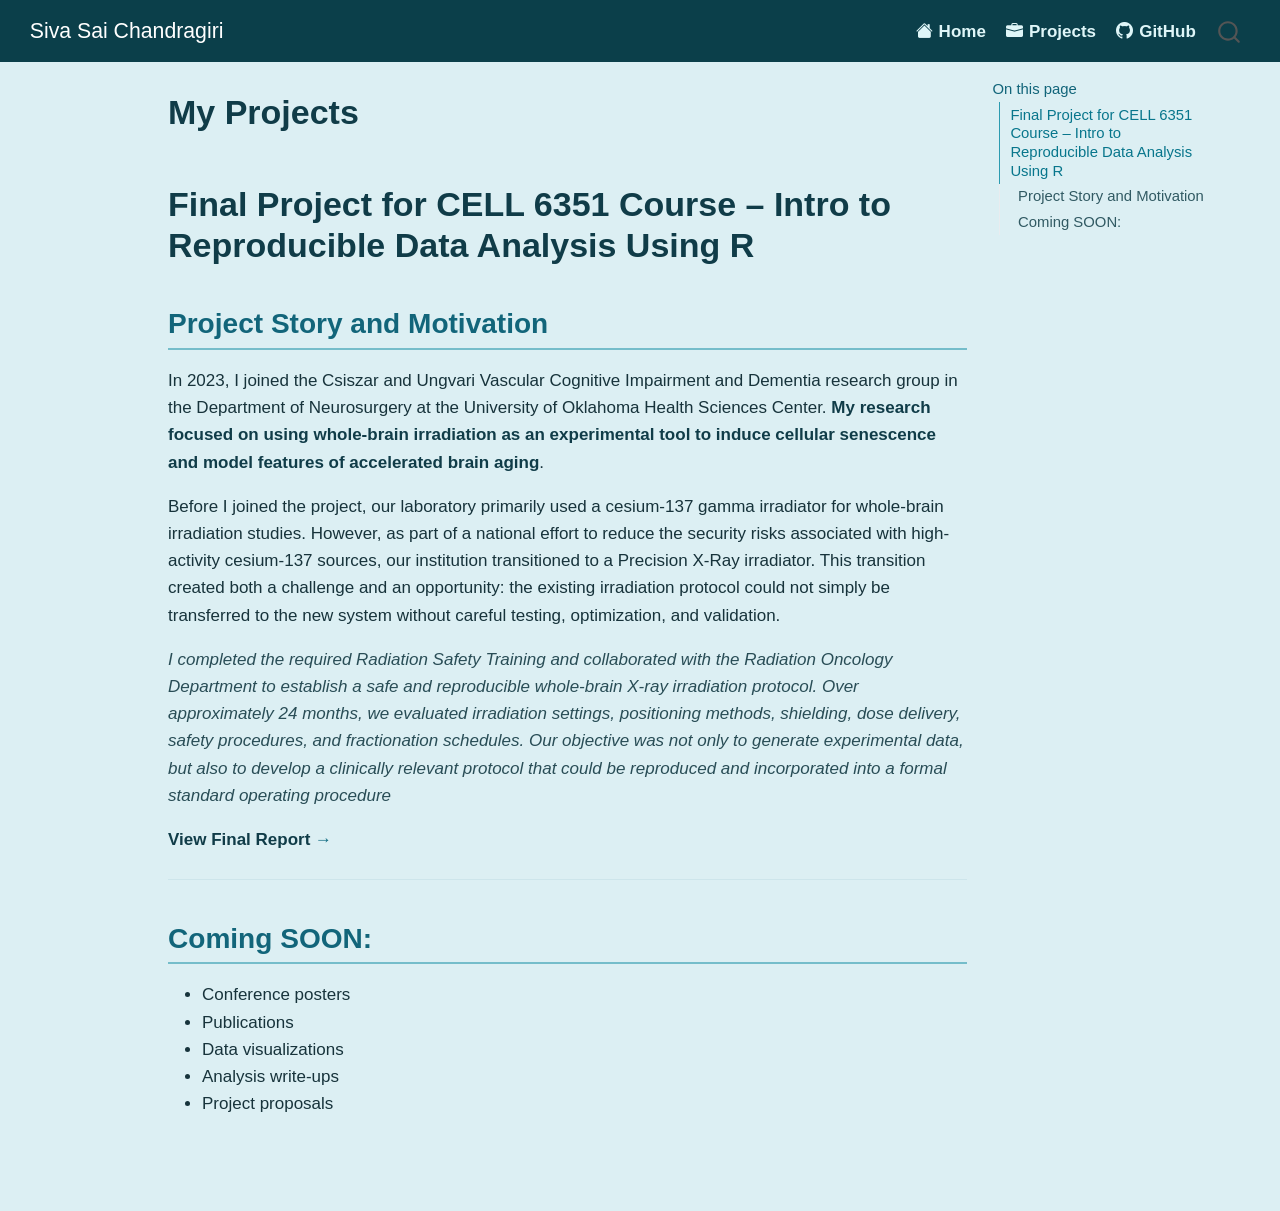
==== docs/projects.html @ 5f19c428 "." ====
<!DOCTYPE html>
<html xmlns="http://www.w3.org/1999/xhtml" lang="en" xml:lang="en"><head>

<meta charset="utf-8">
<meta name="generator" content="quarto-1.9.38">

<meta name="viewport" content="width=device-width, initial-scale=1.0, user-scalable=yes">


<title>My Projects – Siva Sai Chandragiri</title>
<style>
/* Default styles provided by pandoc.
** See https://pandoc.org/MANUAL.html#variables-for-html for config info.
*/
code{white-space: pre-wrap;}
span.smallcaps{font-variant: small-caps;}
div.columns{display: flex; gap: min(4vw, 1.5em);}
div.column{flex: auto; overflow-x: auto;}
div.hanging-indent{margin-left: 1.5em; text-indent: -1.5em;}
ul.task-list{list-style: none;}
ul.task-list li input[type="checkbox"] {
  width: 0.8em;
  margin: 0 0.8em 0.2em -1em; /* quarto-specific, see https://github.com/quarto-dev/quarto-cli/issues/4556 */ 
  vertical-align: middle;
}
</style>


<script src="site_libs/quarto-nav/quarto-nav.js"></script>
<script src="site_libs/quarto-nav/headroom.min.js"></script>
<script src="site_libs/clipboard/clipboard.min.js"></script>
<script src="site_libs/quarto-search/autocomplete.umd.js"></script>
<script src="site_libs/quarto-search/fuse.min.js"></script>
<script src="site_libs/quarto-search/quarto-search.js"></script>
<meta name="quarto:offset" content="./">
<script src="site_libs/quarto-html/quarto.js" type="module"></script>
<script src="site_libs/quarto-html/tabsets/tabsets.js" type="module"></script>
<script src="site_libs/quarto-html/popper.min.js"></script>
<script src="site_libs/quarto-html/tippy.umd.min.js"></script>
<script src="site_libs/quarto-html/anchor.min.js"></script>
<link href="site_libs/quarto-html/tippy.css" rel="stylesheet">
<link href="site_libs/quarto-html/quarto-syntax-highlighting-15634bcf2e68342d4ad2dfa704d543f6.css" rel="stylesheet" id="quarto-text-highlighting-styles">
<script src="site_libs/bootstrap/bootstrap.min.js"></script>
<link href="site_libs/bootstrap/bootstrap-icons.css" rel="stylesheet">
<link href="site_libs/bootstrap/bootstrap-1de071e047e49cd083ceb1b25ae4a66d.min.css" rel="stylesheet" append-hash="true" id="quarto-bootstrap" data-mode="light">
<script id="quarto-search-options" type="application/json">{
  "location": "navbar",
  "copy-button": false,
  "collapse-after": 3,
  "panel-placement": "end",
  "type": "overlay",
  "limit": 50,
  "keyboard-shortcut": [
    "f",
    "/",
    "s"
  ],
  "show-item-context": false,
  "language": {
    "search-no-results-text": "No results",
    "search-matching-documents-text": "matching documents",
    "search-copy-link-title": "Copy link to search",
    "search-hide-matches-text": "Hide additional matches",
    "search-more-match-text": "more match in this document",
    "search-more-matches-text": "more matches in this document",
    "search-clear-button-title": "Clear",
    "search-text-placeholder": "",
    "search-detached-cancel-button-title": "Cancel",
    "search-submit-button-title": "Submit",
    "search-label": "Search"
  }
}</script>


<link rel="stylesheet" href="styles.css">
</head>

<body class="nav-fixed quarto-light">

<div id="quarto-search-results"></div>
  <header id="quarto-header" class="headroom fixed-top">
    <nav class="navbar navbar-expand-lg " data-bs-theme="dark">
      <div class="navbar-container container-fluid">
      <div class="navbar-brand-container mx-auto">
    <a class="navbar-brand" href="./index.html">
    <span class="navbar-title">Siva Sai Chandragiri</span>
    </a>
  </div>
            <div id="quarto-search" class="" title="Search"></div>
          <button class="navbar-toggler" type="button" data-bs-toggle="collapse" data-bs-target="#navbarCollapse" aria-controls="navbarCollapse" role="menu" aria-expanded="false" aria-label="Toggle navigation" onclick="if (window.quartoToggleHeadroom) { window.quartoToggleHeadroom(); }">
  <span class="navbar-toggler-icon"></span>
</button>
          <div class="collapse navbar-collapse" id="navbarCollapse">
            <ul class="navbar-nav navbar-nav-scroll ms-auto">
  <li class="nav-item">
    <a class="nav-link" href="./index.html"> <i class="bi bi-house-fill" role="img">
</i> 
<span class="menu-text">Home</span></a>
  </li>  
  <li class="nav-item">
    <a class="nav-link active" href="./projects.html" aria-current="page"> <i class="bi bi-briefcase-fill" role="img">
</i> 
<span class="menu-text">Projects</span></a>
  </li>  
  <li class="nav-item">
    <a class="nav-link" href="https://github.com"> <i class="bi bi-github" role="img">
</i> 
<span class="menu-text">GitHub</span></a>
  </li>  
</ul>
          </div> <!-- /navcollapse -->
            <div class="quarto-navbar-tools">
</div>
      </div> <!-- /container-fluid -->
    </nav>
</header>
<!-- content -->
<div id="quarto-content" class="quarto-container page-columns page-rows-contents page-layout-article page-navbar">
<!-- sidebar -->
<!-- margin-sidebar -->
    <div id="quarto-margin-sidebar" class="sidebar margin-sidebar">
        <nav id="TOC" role="doc-toc" class="toc-active">
    <h2 id="toc-title">On this page</h2>
   
  <ul>
  <li><a href="#final-project-for-cell-6351-course-intro-to-reproducible-data-analysis-using-r" id="toc-final-project-for-cell-6351-course-intro-to-reproducible-data-analysis-using-r" class="nav-link active" data-scroll-target="#final-project-for-cell-6351-course-intro-to-reproducible-data-analysis-using-r">Final Project for CELL 6351 Course – Intro to Reproducible Data Analysis Using R</a>
  <ul class="collapse">
  <li><a href="#project-story-and-motivation" id="toc-project-story-and-motivation" class="nav-link" data-scroll-target="#project-story-and-motivation">Project Story and Motivation</a></li>
  <li><a href="#coming-soon" id="toc-coming-soon" class="nav-link" data-scroll-target="#coming-soon">Coming SOON:</a></li>
  </ul></li>
  </ul>
</nav>
    </div>
<!-- main -->
<main class="content" id="quarto-document-content">

<header id="title-block-header" class="quarto-title-block default">
<div class="quarto-title">
<h1 class="title">My Projects</h1>
</div>



<div class="quarto-title-meta">

    
  
    
  </div>
  


</header>


<section id="final-project-for-cell-6351-course-intro-to-reproducible-data-analysis-using-r" class="level1">
<h1>Final Project for CELL 6351 Course – Intro to Reproducible Data Analysis Using R</h1>
<section id="project-story-and-motivation" class="level2">
<h2 class="anchored" data-anchor-id="project-story-and-motivation">Project Story and Motivation</h2>
<p>In 2023, I joined the Csiszar and Ungvari Vascular Cognitive Impairment and Dementia research group in the Department of Neurosurgery at the University of Oklahoma Health Sciences Center. <strong>My research focused on using whole-brain irradiation as an experimental tool to induce cellular senescence and model features of accelerated brain aging</strong>.</p>
<p>Before I joined the project, our laboratory primarily used a cesium-137 gamma irradiator for whole-brain irradiation studies. However, as part of a national effort to reduce the security risks associated with high-activity cesium-137 sources, our institution transitioned to a Precision X-Ray irradiator. This transition created both a challenge and an opportunity: the existing irradiation protocol could not simply be transferred to the new system without careful testing, optimization, and validation.</p>
<p><em>I completed the required Radiation Safety Training and collaborated with the Radiation Oncology Department to establish a safe and reproducible whole-brain X-ray irradiation protocol. Over approximately 24 months, we evaluated irradiation settings, positioning methods, shielding, dose delivery, safety procedures, and fractionation schedules. Our objective was not only to generate experimental data, but also to develop a clinically relevant protocol that could be reproduced and incorporated into a formal standard operating procedure</em></p>
<p><a href="##projects/final-report.qmd"><strong>View Final Report</strong> →</a></p>
<hr>
</section>
<section id="coming-soon" class="level2">
<h2 class="anchored" data-anchor-id="coming-soon">Coming SOON:</h2>
<ul>
<li>Conference posters</li>
<li>Publications</li>
<li>Data visualizations</li>
<li>Analysis write-ups</li>
<li>Project proposals</li>
</ul>


</section>
</section>

</main> <!-- /main -->
<script id="quarto-html-after-body" type="application/javascript">
  window.document.addEventListener("DOMContentLoaded", function (event) {
    const icon = "";
    const anchorJS = new window.AnchorJS();
    anchorJS.options = {
      placement: 'right',
      icon: icon
    };
    anchorJS.add('.anchored');
    const isCodeAnnotation = (el) => {
      for (const clz of el.classList) {
        if (clz.startsWith('code-annotation-')) {                     
          return true;
        }
      }
      return false;
    }
    const onCopySuccess = function(e) {
      // button target
      const button = e.trigger;
      // don't keep focus
      button.blur();
      // flash "checked"
      button.classList.add('code-copy-button-checked');
      var currentTitle = button.getAttribute("title");
      button.setAttribute("title", "Copied!");
      let tooltip;
      if (window.bootstrap) {
        button.setAttribute("data-bs-toggle", "tooltip");
        button.setAttribute("data-bs-placement", "left");
        button.setAttribute("data-bs-title", "Copied!");
        tooltip = new bootstrap.Tooltip(button, 
          { trigger: "manual", 
            customClass: "code-copy-button-tooltip",
            offset: [0, -8]});
        tooltip.show();    
      }
      setTimeout(function() {
        if (tooltip) {
          tooltip.hide();
          button.removeAttribute("data-bs-title");
          button.removeAttribute("data-bs-toggle");
          button.removeAttribute("data-bs-placement");
        }
        button.setAttribute("title", currentTitle);
        button.classList.remove('code-copy-button-checked');
      }, 1000);
      // clear code selection
      e.clearSelection();
    }
    const getTextToCopy = function(trigger) {
      const outerScaffold = trigger.parentElement.cloneNode(true);
      const codeEl = outerScaffold.querySelector('code');
      for (const childEl of codeEl.children) {
        if (isCodeAnnotation(childEl)) {
          childEl.remove();
        }
      }
      return codeEl.innerText;
    }
    const clipboard = new window.ClipboardJS('.code-copy-button:not([data-in-quarto-modal])', {
      text: getTextToCopy
    });
    clipboard.on('success', onCopySuccess);
    if (window.document.getElementById('quarto-embedded-source-code-modal')) {
      const clipboardModal = new window.ClipboardJS('.code-copy-button[data-in-quarto-modal]', {
        text: getTextToCopy,
        container: window.document.getElementById('quarto-embedded-source-code-modal')
      });
      clipboardModal.on('success', onCopySuccess);
    }
      var localhostRegex = new RegExp(/^(?:http|https):\/\/localhost\:?[0-9]*\//);
      var mailtoRegex = new RegExp(/^mailto:/);
        var filterRegex = new RegExp('/' + window.location.host + '/');
      var isInternal = (href) => {
          return filterRegex.test(href) || localhostRegex.test(href) || mailtoRegex.test(href);
      }
      // Inspect non-navigation links and adorn them if external
     var links = window.document.querySelectorAll('a[href]:not(.nav-link):not(.navbar-brand):not(.toc-action):not(.sidebar-link):not(.sidebar-item-toggle):not(.pagination-link):not(.no-external):not([aria-hidden]):not(.dropdown-item):not(.quarto-navigation-tool):not(.about-link)');
      for (var i=0; i<links.length; i++) {
        const link = links[i];
        if (!isInternal(link.href)) {
          // undo the damage that might have been done by quarto-nav.js in the case of
          // links that we want to consider external
          if (link.dataset.originalHref !== undefined) {
            link.href = link.dataset.originalHref;
          }
        }
      }
    function tippyHover(el, contentFn, onTriggerFn, onUntriggerFn) {
      const config = {
        allowHTML: true,
        maxWidth: 500,
        delay: 100,
        arrow: false,
        appendTo: function(el) {
            return el.parentElement;
        },
        interactive: true,
        interactiveBorder: 10,
        theme: 'quarto',
        placement: 'bottom-start',
      };
      if (contentFn) {
        config.content = contentFn;
      }
      if (onTriggerFn) {
        config.onTrigger = onTriggerFn;
      }
      if (onUntriggerFn) {
        config.onUntrigger = onUntriggerFn;
      }
      window.tippy(el, config); 
    }
    const noterefs = window.document.querySelectorAll('a[role="doc-noteref"]');
    for (var i=0; i<noterefs.length; i++) {
      const ref = noterefs[i];
      tippyHover(ref, function() {
        // use id or data attribute instead here
        let href = ref.getAttribute('data-footnote-href') || ref.getAttribute('href');
        try { href = new URL(href).hash; } catch {}
        const id = href.replace(/^#\/?/, "");
        const note = window.document.getElementById(id);
        if (note) {
          return note.innerHTML;
        } else {
          return "";
        }
      });
    }
    const xrefs = window.document.querySelectorAll('a.quarto-xref');
    const processXRef = (id, note) => {
      // Strip column container classes
      const stripColumnClz = (el) => {
        el.classList.remove("page-full", "page-columns");
        if (el.children) {
          for (const child of el.children) {
            stripColumnClz(child);
          }
        }
      }
      stripColumnClz(note)
      if (id === null || id.startsWith('sec-')) {
        // Special case sections, only their first couple elements
        const container = document.createElement("div");
        if (note.children && note.children.length > 2) {
          container.appendChild(note.children[0].cloneNode(true));
          for (let i = 1; i < note.children.length; i++) {
            const child = note.children[i];
            if (child.tagName === "P" && child.innerText === "") {
              continue;
            } else {
              container.appendChild(child.cloneNode(true));
              break;
            }
          }
          if (window.Quarto?.typesetMath) {
            window.Quarto.typesetMath(container);
          }
          return container.innerHTML
        } else {
          if (window.Quarto?.typesetMath) {
            window.Quarto.typesetMath(note);
          }
          return note.innerHTML;
        }
      } else {
        // Remove any anchor links if they are present
        const anchorLink = note.querySelector('a.anchorjs-link');
        if (anchorLink) {
          anchorLink.remove();
        }
        if (window.Quarto?.typesetMath) {
          window.Quarto.typesetMath(note);
        }
        if (note.classList.contains("callout")) {
          return note.outerHTML;
        } else {
          return note.innerHTML;
        }
      }
    }
    for (var i=0; i<xrefs.length; i++) {
      const xref = xrefs[i];
      tippyHover(xref, undefined, function(instance) {
        instance.disable();
        let url = xref.getAttribute('href');
        let hash = undefined; 
        if (url.startsWith('#')) {
          hash = url;
        } else {
          try { hash = new URL(url).hash; } catch {}
        }
        if (hash) {
          const id = hash.replace(/^#\/?/, "");
          const note = window.document.getElementById(id);
          if (note !== null) {
            try {
              const html = processXRef(id, note.cloneNode(true));
              instance.setContent(html);
            } finally {
              instance.enable();
              instance.show();
            }
          } else {
            // See if we can fetch this
            fetch(url.split('#')[0])
            .then(res => res.text())
            .then(html => {
              const parser = new DOMParser();
              const htmlDoc = parser.parseFromString(html, "text/html");
              const note = htmlDoc.getElementById(id);
              if (note !== null) {
                const html = processXRef(id, note);
                instance.setContent(html);
              } 
            }).finally(() => {
              instance.enable();
              instance.show();
            });
          }
        } else {
          // See if we can fetch a full url (with no hash to target)
          // This is a special case and we should probably do some content thinning / targeting
          fetch(url)
          .then(res => res.text())
          .then(html => {
            const parser = new DOMParser();
            const htmlDoc = parser.parseFromString(html, "text/html");
            const note = htmlDoc.querySelector('main.content');
            if (note !== null) {
              // This should only happen for chapter cross references
              // (since there is no id in the URL)
              // remove the first header
              if (note.children.length > 0 && note.children[0].tagName === "HEADER") {
                note.children[0].remove();
              }
              const html = processXRef(null, note);
              instance.setContent(html);
            } 
          }).finally(() => {
            instance.enable();
            instance.show();
          });
        }
      }, function(instance) {
      });
    }
        let selectedAnnoteEl;
        const selectorForAnnotation = ( cell, annotation) => {
          let cellAttr = 'data-code-cell="' + cell + '"';
          let lineAttr = 'data-code-annotation="' +  annotation + '"';
          const selector = 'span[' + cellAttr + '][' + lineAttr + ']';
          return selector;
        }
        const selectCodeLines = (annoteEl) => {
          const doc = window.document;
          const targetCell = annoteEl.getAttribute("data-target-cell");
          const targetAnnotation = annoteEl.getAttribute("data-target-annotation");
          const annoteSpan = window.document.querySelector(selectorForAnnotation(targetCell, targetAnnotation));
          const lines = annoteSpan.getAttribute("data-code-lines").split(",");
          const lineIds = lines.map((line) => {
            return targetCell + "-" + line;
          })
          let top = null;
          let height = null;
          let parent = null;
          if (lineIds.length > 0) {
              //compute the position of the single el (top and bottom and make a div)
              const el = window.document.getElementById(lineIds[0]);
              top = el.offsetTop;
              height = el.offsetHeight;
              parent = el.parentElement.parentElement;
            if (lineIds.length > 1) {
              const lastEl = window.document.getElementById(lineIds[lineIds.length - 1]);
              const bottom = lastEl.offsetTop + lastEl.offsetHeight;
              height = bottom - top;
            }
            if (top !== null && height !== null && parent !== null) {
              // cook up a div (if necessary) and position it 
              let div = window.document.getElementById("code-annotation-line-highlight");
              if (div === null) {
                div = window.document.createElement("div");
                div.setAttribute("id", "code-annotation-line-highlight");
                div.style.position = 'absolute';
                parent.appendChild(div);
              }
              div.style.top = top - 2 + "px";
              div.style.height = height + 4 + "px";
              div.style.left = 0;
              let gutterDiv = window.document.getElementById("code-annotation-line-highlight-gutter");
              if (gutterDiv === null) {
                gutterDiv = window.document.createElement("div");
                gutterDiv.setAttribute("id", "code-annotation-line-highlight-gutter");
                gutterDiv.style.position = 'absolute';
                const codeCell = window.document.getElementById(targetCell);
                const gutter = codeCell.querySelector('.code-annotation-gutter');
                gutter.appendChild(gutterDiv);
              }
              gutterDiv.style.top = top - 2 + "px";
              gutterDiv.style.height = height + 4 + "px";
            }
            selectedAnnoteEl = annoteEl;
          }
        };
        const unselectCodeLines = () => {
          const elementsIds = ["code-annotation-line-highlight", "code-annotation-line-highlight-gutter"];
          elementsIds.forEach((elId) => {
            const div = window.document.getElementById(elId);
            if (div) {
              div.remove();
            }
          });
          selectedAnnoteEl = undefined;
        };
          // Handle positioning of the toggle
      window.addEventListener(
        "resize",
        throttle(() => {
          elRect = undefined;
          if (selectedAnnoteEl) {
            selectCodeLines(selectedAnnoteEl);
          }
        }, 10)
      );
      function throttle(fn, ms) {
      let throttle = false;
      let timer;
        return (...args) => {
          if(!throttle) { // first call gets through
              fn.apply(this, args);
              throttle = true;
          } else { // all the others get throttled
              if(timer) clearTimeout(timer); // cancel #2
              timer = setTimeout(() => {
                fn.apply(this, args);
                timer = throttle = false;
              }, ms);
          }
        };
      }
        // Attach click handler to the DT
        const annoteDls = window.document.querySelectorAll('dt[data-target-cell]');
        for (const annoteDlNode of annoteDls) {
          annoteDlNode.addEventListener('click', (event) => {
            const clickedEl = event.target;
            if (clickedEl !== selectedAnnoteEl) {
              unselectCodeLines();
              const activeEl = window.document.querySelector('dt[data-target-cell].code-annotation-active');
              if (activeEl) {
                activeEl.classList.remove('code-annotation-active');
              }
              selectCodeLines(clickedEl);
              clickedEl.classList.add('code-annotation-active');
            } else {
              // Unselect the line
              unselectCodeLines();
              clickedEl.classList.remove('code-annotation-active');
            }
          });
        }
    const findCites = (el) => {
      const parentEl = el.parentElement;
      if (parentEl) {
        const cites = parentEl.dataset.cites;
        if (cites) {
          return {
            el,
            cites: cites.split(' ')
          };
        } else {
          return findCites(el.parentElement)
        }
      } else {
        return undefined;
      }
    };
    var bibliorefs = window.document.querySelectorAll('a[role="doc-biblioref"]');
    for (var i=0; i<bibliorefs.length; i++) {
      const ref = bibliorefs[i];
      const citeInfo = findCites(ref);
      if (citeInfo) {
        tippyHover(citeInfo.el, function() {
          var popup = window.document.createElement('div');
          citeInfo.cites.forEach(function(cite) {
            var citeDiv = window.document.createElement('div');
            citeDiv.classList.add('hanging-indent');
            citeDiv.classList.add('csl-entry');
            var biblioDiv = window.document.getElementById('ref-' + cite);
            if (biblioDiv) {
              citeDiv.innerHTML = biblioDiv.innerHTML;
            }
            popup.appendChild(citeDiv);
          });
          return popup.innerHTML;
        });
      }
    }
  });
  </script>
</div> <!-- /content -->




</body></html>
---- docs/site_libs/quarto-html/tippy.css ----
.tippy-box[data-animation=fade][data-state=hidden]{opacity:0}[data-tippy-root]{max-width:calc(100vw - 10px)}.tippy-box{position:relative;background-color:#333;color:#fff;border-radius:4px;font-size:14px;line-height:1.4;white-space:normal;outline:0;transition-property:transform,visibility,opacity}.tippy-box[data-placement^=top]>.tippy-arrow{bottom:0}.tippy-box[data-placement^=top]>.tippy-arrow:before{bottom:-7px;left:0;border-width:8px 8px 0;border-top-color:initial;transform-origin:center top}.tippy-box[data-placement^=bottom]>.tippy-arrow{top:0}.tippy-box[data-placement^=bottom]>.tippy-arrow:before{top:-7px;left:0;border-width:0 8px 8px;border-bottom-color:initial;transform-origin:center bottom}.tippy-box[data-placement^=left]>.tippy-arrow{right:0}.tippy-box[data-placement^=left]>.tippy-arrow:before{border-width:8px 0 8px 8px;border-left-color:initial;right:-7px;transform-origin:center left}.tippy-box[data-placement^=right]>.tippy-arrow{left:0}.tippy-box[data-placement^=right]>.tippy-arrow:before{left:-7px;border-width:8px 8px 8px 0;border-right-color:initial;transform-origin:center right}.tippy-box[data-inertia][data-state=visible]{transition-timing-function:cubic-bezier(.54,1.5,.38,1.11)}.tippy-arrow{width:16px;height:16px;color:#333}.tippy-arrow:before{content:"";position:absolute;border-color:transparent;border-style:solid}.tippy-content{position:relative;padding:5px 9px;z-index:1}
---- docs/site_libs/quarto-html/quarto-syntax-highlighting-15634bcf2e68342d4ad2dfa704d543f6.css ----
/* quarto syntax highlight colors */
:root {
  --quarto-hl-ot-color: #003B4F;
  --quarto-hl-at-color: #657422;
  --quarto-hl-ss-color: #20794D;
  --quarto-hl-an-color: #5E5E5E;
  --quarto-hl-fu-color: #4758AB;
  --quarto-hl-st-color: #20794D;
  --quarto-hl-cf-color: #003B4F;
  --quarto-hl-op-color: #5E5E5E;
  --quarto-hl-er-color: #AD0000;
  --quarto-hl-bn-color: #AD0000;
  --quarto-hl-al-color: #AD0000;
  --quarto-hl-va-color: #111111;
  --quarto-hl-bu-color: inherit;
  --quarto-hl-ex-color: inherit;
  --quarto-hl-pp-color: #AD0000;
  --quarto-hl-in-color: #5E5E5E;
  --quarto-hl-vs-color: #20794D;
  --quarto-hl-wa-color: #5E5E5E;
  --quarto-hl-do-color: #5E5E5E;
  --quarto-hl-im-color: #00769E;
  --quarto-hl-ch-color: #20794D;
  --quarto-hl-dt-color: #AD0000;
  --quarto-hl-fl-color: #AD0000;
  --quarto-hl-co-color: #5E5E5E;
  --quarto-hl-cv-color: #5E5E5E;
  --quarto-hl-cn-color: #8f5902;
  --quarto-hl-sc-color: #5E5E5E;
  --quarto-hl-dv-color: #AD0000;
  --quarto-hl-kw-color: #003B4F;
}

/* other quarto variables */
:root {
  --quarto-font-monospace: SFMono-Regular, Menlo, Monaco, Consolas, "Liberation Mono", "Courier New", monospace;
}

/* syntax highlight based on Pandoc's rules */
pre > code.sourceCode > span {
  color: #003B4F;
}

code.sourceCode > span {
  color: #003B4F;
}

div.sourceCode,
div.sourceCode pre.sourceCode {
  color: #003B4F;
}

/* Normal */
code span {
  color: #003B4F;
}

/* Alert */
code span.al {
  color: #AD0000;
  font-style: inherit;
}

/* Annotation */
code span.an {
  color: #5E5E5E;
  font-style: inherit;
}

/* Attribute */
code span.at {
  color: #657422;
  font-style: inherit;
}

/* BaseN */
code span.bn {
  color: #AD0000;
  font-style: inherit;
}

/* BuiltIn */
code span.bu {
  font-style: inherit;
}

/* ControlFlow */
code span.cf {
  color: #003B4F;
  font-weight: bold;
  font-style: inherit;
}

/* Char */
code span.ch {
  color: #20794D;
  font-style: inherit;
}

/* Constant */
code span.cn {
  color: #8f5902;
  font-style: inherit;
}

/* Comment */
code span.co {
  color: #5E5E5E;
  font-style: inherit;
}

/* CommentVar */
code span.cv {
  color: #5E5E5E;
  font-style: italic;
}

/* Documentation */
code span.do {
  color: #5E5E5E;
  font-style: italic;
}

/* DataType */
code span.dt {
  color: #AD0000;
  font-style: inherit;
}

/* DecVal */
code span.dv {
  color: #AD0000;
  font-style: inherit;
}

/* Error */
code span.er {
  color: #AD0000;
  font-style: inherit;
}

/* Extension */
code span.ex {
  font-style: inherit;
}

/* Float */
code span.fl {
  color: #AD0000;
  font-style: inherit;
}

/* Function */
code span.fu {
  color: #4758AB;
  font-style: inherit;
}

/* Import */
code span.im {
  color: #00769E;
  font-style: inherit;
}

/* Information */
code span.in {
  color: #5E5E5E;
  font-style: inherit;
}

/* Keyword */
code span.kw {
  color: #003B4F;
  font-weight: bold;
  font-style: inherit;
}

/* Operator */
code span.op {
  color: #5E5E5E;
  font-style: inherit;
}

/* Other */
code span.ot {
  color: #003B4F;
  font-style: inherit;
}

/* Preprocessor */
code span.pp {
  color: #AD0000;
  font-style: inherit;
}

/* SpecialChar */
code span.sc {
  color: #5E5E5E;
  font-style: inherit;
}

/* SpecialString */
code span.ss {
  color: #20794D;
  font-style: inherit;
}

/* String */
code span.st {
  color: #20794D;
  font-style: inherit;
}

/* Variable */
code span.va {
  color: #111111;
  font-style: inherit;
}

/* VerbatimString */
code span.vs {
  color: #20794D;
  font-style: inherit;
}

/* Warning */
code span.wa {
  color: #5E5E5E;
  font-style: italic;
}

.prevent-inlining {
  content: "</";
}

/*# sourceMappingURL=f23921c56f73e400b49028c9186a1aa0.css.map */
---- docs/styles.css ----
/* ==================================================
   Custom Ocean Theme for Student Research Profile
   ================================================== */

/* Entire webpage */
html,
body {
  font-family: "Segoe UI", Tahoma, Geneva, Verdana, sans-serif;
  line-height: 1.6;
  background-color: #dceff3 !important;
  color: #17333b;
  min-height: 100%;
}

/* Main webpage content
   Keeps the text directly on the ocean-blue background */
.main-container,
main,
#quarto-content,
.page-columns,
.page-layout-article {
  background-color: transparent !important;
  box-shadow: none !important;
}

/* ==================================================
   TOP NAVIGATION HEADER
   ================================================== */

.navbar,
.navbar-default,
.navbar-inverse,
.navbar-fixed-top,
header.navbar {
  background-color: #0b3f4a !important;
  border-color: #082f38 !important;
  box-shadow: none !important;
}

/* Website title: "My Research Profile" */
.navbar-brand,
.navbar-default .navbar-brand,
.navbar-inverse .navbar-brand {
  color: #ffffff !important;
  font-weight: 500;
}

/* Navigation links: Home, Projects, GitHub */
.navbar-nav > li > a,
.navbar-default .navbar-nav > li > a,
.navbar-inverse .navbar-nav > li > a {
  color: #dff6f8 !important;
  font-weight: 600;
}

/* Navigation hover effect */
.navbar-nav > li > a:hover,
.navbar-nav > li > a:focus,
.navbar-brand:hover,
.navbar-brand:focus {
  color: #83d5e0 !important;
  background-color: transparent !important;
}

/* Mobile navigation button */
.navbar-toggle {
  border-color: #83d5e0 !important;
}

.navbar-toggle .icon-bar {
  background-color: #dff6f8 !important;
}

/* ==================================================
   HEADINGS
   ================================================== */

h1,
h2,
h3,
h4 {
  margin-top: 1.5em;
  font-weight: 600;
}

h1 {
  color: #103c48 !important;
}

h2 {
  color: #12657a !important;
  border-bottom: 2px solid #75bdca;
  padding-bottom: 0.25em;
}

h3 {
  color: #177287 !important;
}

h4 {
  color: #236f7d !important;
}

/* Main page title */
.title,
h1.title {
  color: #103c48 !important;
}

/* ==================================================
   REGULAR TEXT
   ================================================== */

p,
li {
  color: #17333b;
}

strong {
  color: #103c48;
}

em {
  color: #294d56;
}

/* Horizontal lines */
hr {
  border: 0;
  border-top: 1px solid #9fc8d1;
  margin: 1.5em 0;
}

/* ==================================================
   LINKS
   ================================================== */

a {
  color: #126d83;
  text-decoration: none;
  font-weight: 600;
}

a:hover,
a:focus {
  color: #084b5b;
  text-decoration: underline;
}

/* ==================================================
   "ON THIS PAGE" TABLE OF CONTENTS
   ================================================== */

#TOC,
.tocify,
.toc-content,
#quarto-margin-sidebar,
.sidebar,
.sidebar nav {
  background-color: transparent !important;
}

/* Table-of-contents heading */
#TOC::before,
.toc-title,
#quarto-margin-sidebar .sidebar-title {
  color: #12657a !important;
}

/* Table-of-contents links */
#TOC a,
.tocify-item a,
.sidebar nav a,
#quarto-margin-sidebar a {
  color: #315a63 !important;
  font-weight: 500;
}

/* Active table-of-contents section */
#TOC .active,
.tocify-item.active a,
.sidebar nav .active,
#quarto-margin-sidebar .active {
  color: #08768c !important;
  border-left-color: #2c9bb0 !important;
}

/* Table-of-contents hover */
#TOC a:hover,
.tocify-item a:hover,
.sidebar nav a:hover,
#quarto-margin-sidebar a:hover {
  color: #084b5b !important;
}

/* ==================================================
   INLINE CODE
   ================================================== */

code {
  background-color: #cce7ed;
  color: #0b3f4a;
  padding: 0.2em 0.4em;
  border-radius: 4px;
}

/* ==================================================
   CODE BLOCKS
   ================================================== */

pre {
  background-color: #f1f8fa;
  color: #17333b;
  border: 1px solid #b7d8df;
  border-left: 5px solid #2c91a5;
  padding: 1em;
  border-radius: 6px;
  overflow-x: auto;
}

/* Prevent inline code formatting inside code blocks */
pre code {
  background-color: transparent;
  color: inherit;
  padding: 0;
  border-radius: 0;
}

/* ==================================================
   TABLES
   ================================================== */

table {
  border-collapse: collapse;
  width: 100%;
  margin: 1em 0;
  background-color: #edf8fa;
}

table th,
table td {
  border: 1px solid #a9cfd7;
  padding: 0.75em;
  text-align: left;
}

table th {
  background-color: #bcdfe6;
  color: #0b3f4a;
  font-weight: bold;
}

table tr:nth-child(even) {
  background-color: #e5f4f7;
}

table tr:hover {
  background-color: #cfe9ee;
}

/* ==================================================
   BLOCKQUOTES
   ================================================== */

blockquote {
  background-color: #edf8fa;
  border-left: 5px solid #2c91a5;
  padding: 0.8em 1em;
  color: #31535b;
  font-style: italic;
  margin: 1em 0;
}

/* ==================================================
   IMAGES AND FIGURE CAPTIONS
   ================================================== */

img {
  max-width: 100%;
  height: auto;
}

.figure-caption,
figcaption,
.caption {
  color: #496b73;
  font-size: 0.92em;
  font-style: italic;
  text-align: center;
  margin-top: 8px;
}

/* ==================================================
   BUTTONS
   ================================================== */

.btn,
button,
input[type="submit"] {
  background-color: #12657a;
  color: #ffffff;
  border: 1px solid #0b4e5e;
  border-radius: 5px;
}

.btn:hover,
button:hover,
input[type="submit"]:hover {
  background-color: #0b4e5e;
  color: #ffffff;
}

/* ==================================================
   MOBILE DISPLAY
   ================================================== */

@media screen and (max-width: 768px) {
  .main-container,
  main,
  #quarto-content {
    padding-left: 18px;
    padding-right: 18px;
  }

  h1 {
    font-size: 2em;
  }

  h2 {
    font-size: 1.6em;
  }
}
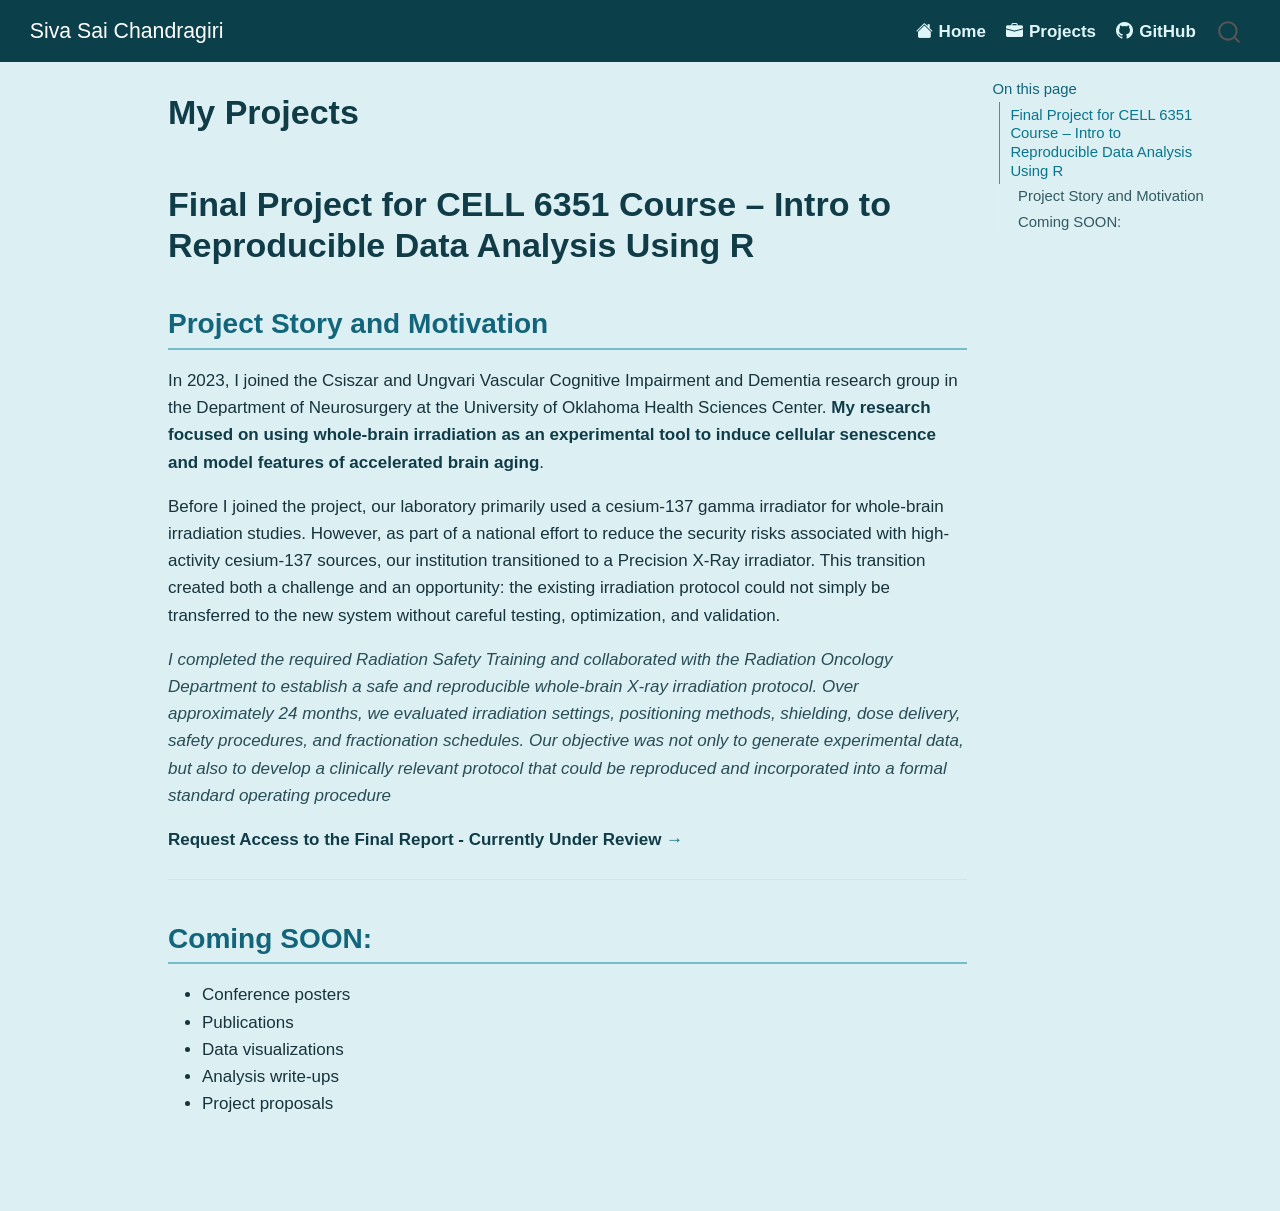
==== commit 0e7efd09: "." ====
--- a/docs/projects.html
+++ b/docs/projects.html
@@ -160,7 +160,7 @@
 <p>In 2023, I joined the Csiszar and Ungvari Vascular Cognitive Impairment and Dementia research group in the Department of Neurosurgery at the University of Oklahoma Health Sciences Center. <strong>My research focused on using whole-brain irradiation as an experimental tool to induce cellular senescence and model features of accelerated brain aging</strong>.</p>
 <p>Before I joined the project, our laboratory primarily used a cesium-137 gamma irradiator for whole-brain irradiation studies. However, as part of a national effort to reduce the security risks associated with high-activity cesium-137 sources, our institution transitioned to a Precision X-Ray irradiator. This transition created both a challenge and an opportunity: the existing irradiation protocol could not simply be transferred to the new system without careful testing, optimization, and validation.</p>
 <p><em>I completed the required Radiation Safety Training and collaborated with the Radiation Oncology Department to establish a safe and reproducible whole-brain X-ray irradiation protocol. Over approximately 24 months, we evaluated irradiation settings, positioning methods, shielding, dose delivery, safety procedures, and fractionation schedules. Our objective was not only to generate experimental data, but also to develop a clinically relevant protocol that could be reproduced and incorporated into a formal standard operating procedure</em></p>
-<p><a href="##projects/final-report.qmd"><strong>View Final Report</strong> →</a></p>
+<p><a href="mailto:Sivasai-chandragiri@ou.edu?subject=Request%20for%20Final%20Report"><strong>Request Access to the Final Report - Currently Under Review</strong> →</a></p>
 <hr>
 </section>
 <section id="coming-soon" class="level2">
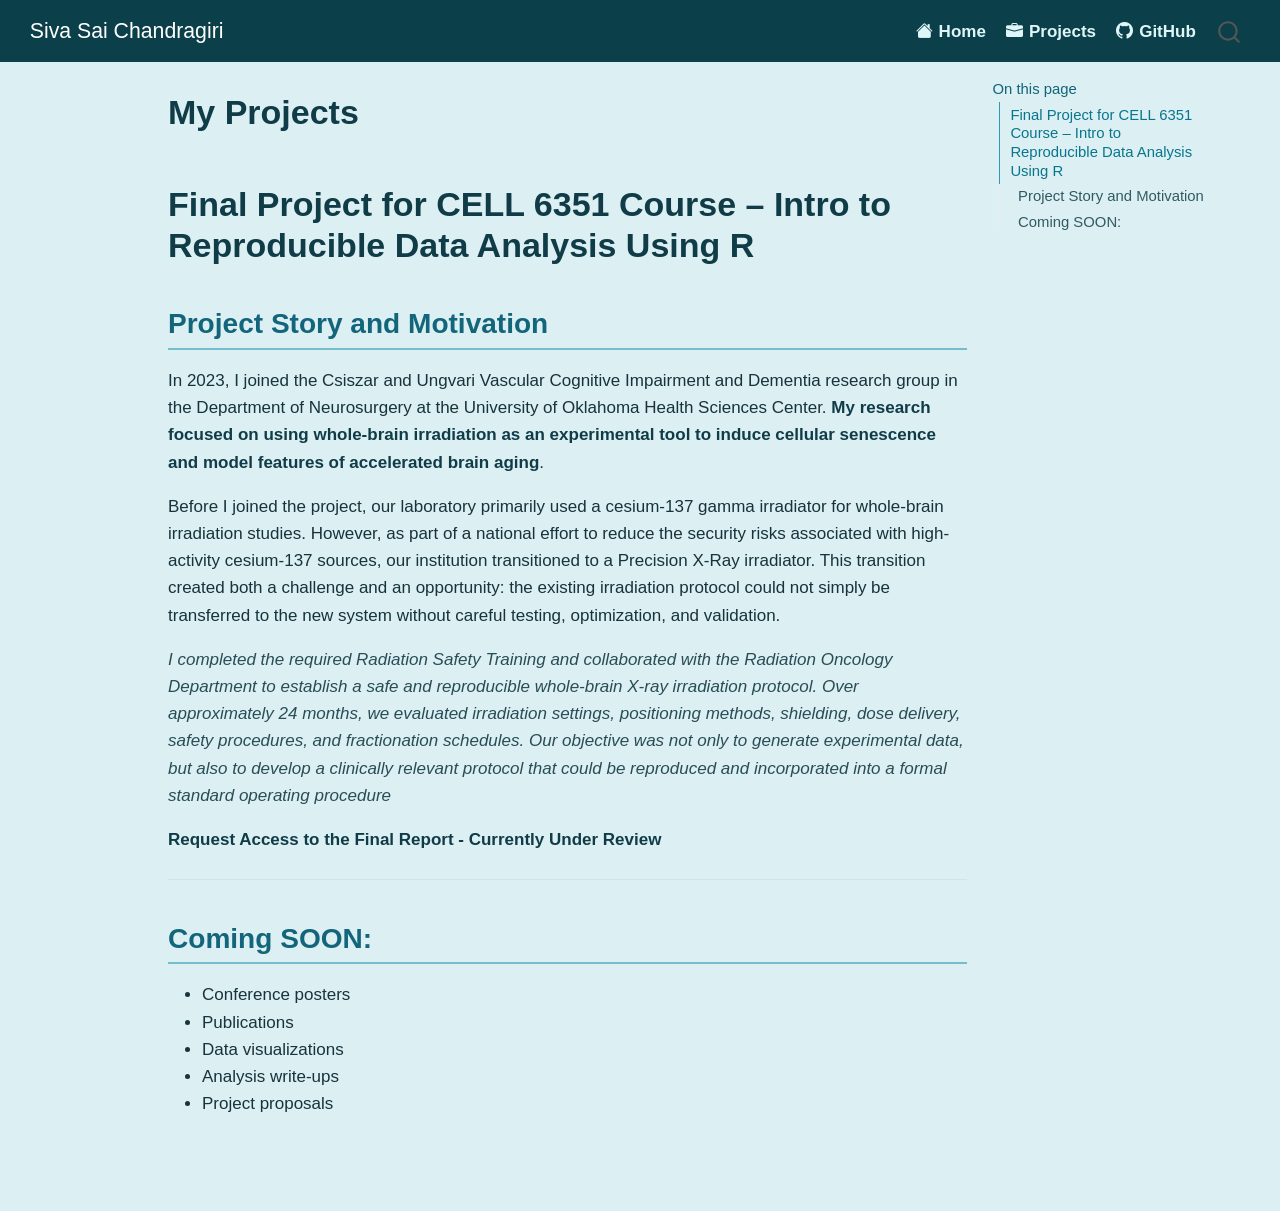
==== commit a3eb8ba1: "." ====
--- a/docs/projects.html
+++ b/docs/projects.html
@@ -160,7 +160,7 @@
 <p>In 2023, I joined the Csiszar and Ungvari Vascular Cognitive Impairment and Dementia research group in the Department of Neurosurgery at the University of Oklahoma Health Sciences Center. <strong>My research focused on using whole-brain irradiation as an experimental tool to induce cellular senescence and model features of accelerated brain aging</strong>.</p>
 <p>Before I joined the project, our laboratory primarily used a cesium-137 gamma irradiator for whole-brain irradiation studies. However, as part of a national effort to reduce the security risks associated with high-activity cesium-137 sources, our institution transitioned to a Precision X-Ray irradiator. This transition created both a challenge and an opportunity: the existing irradiation protocol could not simply be transferred to the new system without careful testing, optimization, and validation.</p>
 <p><em>I completed the required Radiation Safety Training and collaborated with the Radiation Oncology Department to establish a safe and reproducible whole-brain X-ray irradiation protocol. Over approximately 24 months, we evaluated irradiation settings, positioning methods, shielding, dose delivery, safety procedures, and fractionation schedules. Our objective was not only to generate experimental data, but also to develop a clinically relevant protocol that could be reproduced and incorporated into a formal standard operating procedure</em></p>
-<p><a href="mailto:Sivasai-chandragiri@ou.edu?subject=Request%20for%20Final%20Report"><strong>Request Access to the Final Report - Currently Under Review</strong> →</a></p>
+<p><a href="mailto:Sivasai-chandragiri@ou.edu?subject=Request%20for%20Final%20Report"><strong>Request Access to the Final Report - Currently Under Review</strong></a></p>
 <hr>
 </section>
 <section id="coming-soon" class="level2">
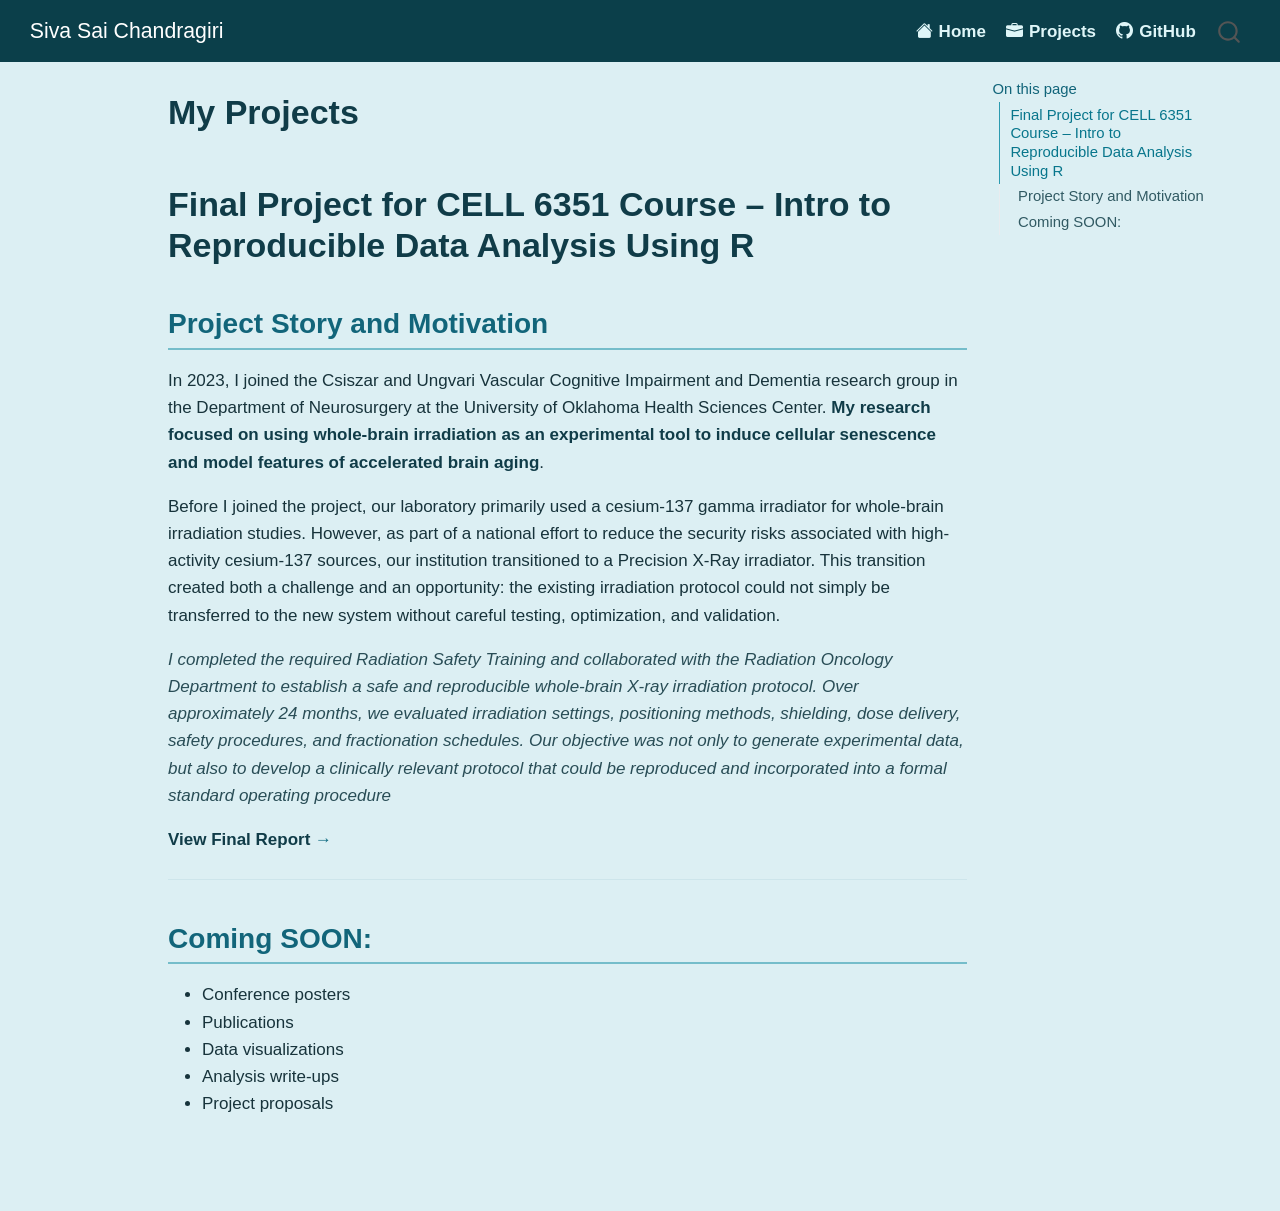
==== commit d553ffee: "." ====
--- a/docs/projects.html
+++ b/docs/projects.html
@@ -160,7 +160,7 @@
 <p>In 2023, I joined the Csiszar and Ungvari Vascular Cognitive Impairment and Dementia research group in the Department of Neurosurgery at the University of Oklahoma Health Sciences Center. <strong>My research focused on using whole-brain irradiation as an experimental tool to induce cellular senescence and model features of accelerated brain aging</strong>.</p>
 <p>Before I joined the project, our laboratory primarily used a cesium-137 gamma irradiator for whole-brain irradiation studies. However, as part of a national effort to reduce the security risks associated with high-activity cesium-137 sources, our institution transitioned to a Precision X-Ray irradiator. This transition created both a challenge and an opportunity: the existing irradiation protocol could not simply be transferred to the new system without careful testing, optimization, and validation.</p>
 <p><em>I completed the required Radiation Safety Training and collaborated with the Radiation Oncology Department to establish a safe and reproducible whole-brain X-ray irradiation protocol. Over approximately 24 months, we evaluated irradiation settings, positioning methods, shielding, dose delivery, safety procedures, and fractionation schedules. Our objective was not only to generate experimental data, but also to develop a clinically relevant protocol that could be reproduced and incorporated into a formal standard operating procedure</em></p>
-<p><a href="mailto:Sivasai-chandragiri@ou.edu?subject=Request%20for%20Final%20Report"><strong>Request Access to the Final Report - Currently Under Review</strong></a></p>
+<p><a href="./projects/final-report.html"><strong>View Final Report</strong> →</a></p>
 <hr>
 </section>
 <section id="coming-soon" class="level2">
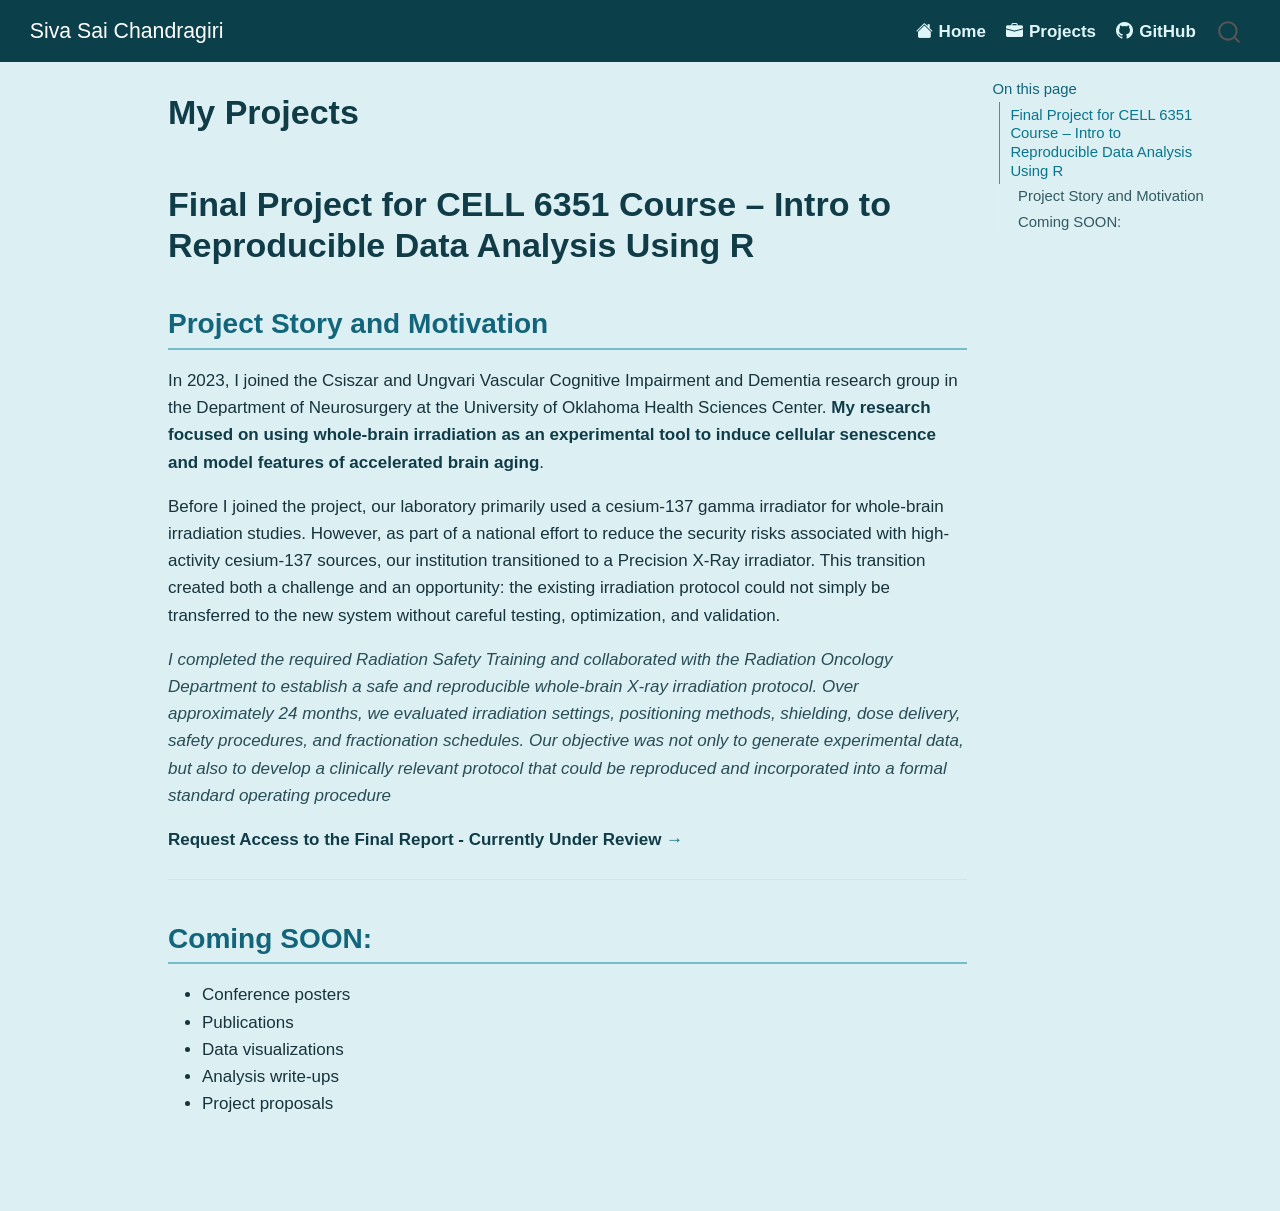
==== commit aacb572a: "." ====
--- a/docs/projects.html
+++ b/docs/projects.html
@@ -160,7 +160,7 @@
 <p>In 2023, I joined the Csiszar and Ungvari Vascular Cognitive Impairment and Dementia research group in the Department of Neurosurgery at the University of Oklahoma Health Sciences Center. <strong>My research focused on using whole-brain irradiation as an experimental tool to induce cellular senescence and model features of accelerated brain aging</strong>.</p>
 <p>Before I joined the project, our laboratory primarily used a cesium-137 gamma irradiator for whole-brain irradiation studies. However, as part of a national effort to reduce the security risks associated with high-activity cesium-137 sources, our institution transitioned to a Precision X-Ray irradiator. This transition created both a challenge and an opportunity: the existing irradiation protocol could not simply be transferred to the new system without careful testing, optimization, and validation.</p>
 <p><em>I completed the required Radiation Safety Training and collaborated with the Radiation Oncology Department to establish a safe and reproducible whole-brain X-ray irradiation protocol. Over approximately 24 months, we evaluated irradiation settings, positioning methods, shielding, dose delivery, safety procedures, and fractionation schedules. Our objective was not only to generate experimental data, but also to develop a clinically relevant protocol that could be reproduced and incorporated into a formal standard operating procedure</em></p>
-<p><a href="./projects/final-report.html"><strong>View Final Report</strong> →</a></p>
+<p><a href="mailto:Sivasai-chandragiri@ou.edu?subject=Request%20for%20Final%20Report"><strong>Request Access to the Final Report - Currently Under Review</strong> →</a></p>
 <hr>
 </section>
 <section id="coming-soon" class="level2">
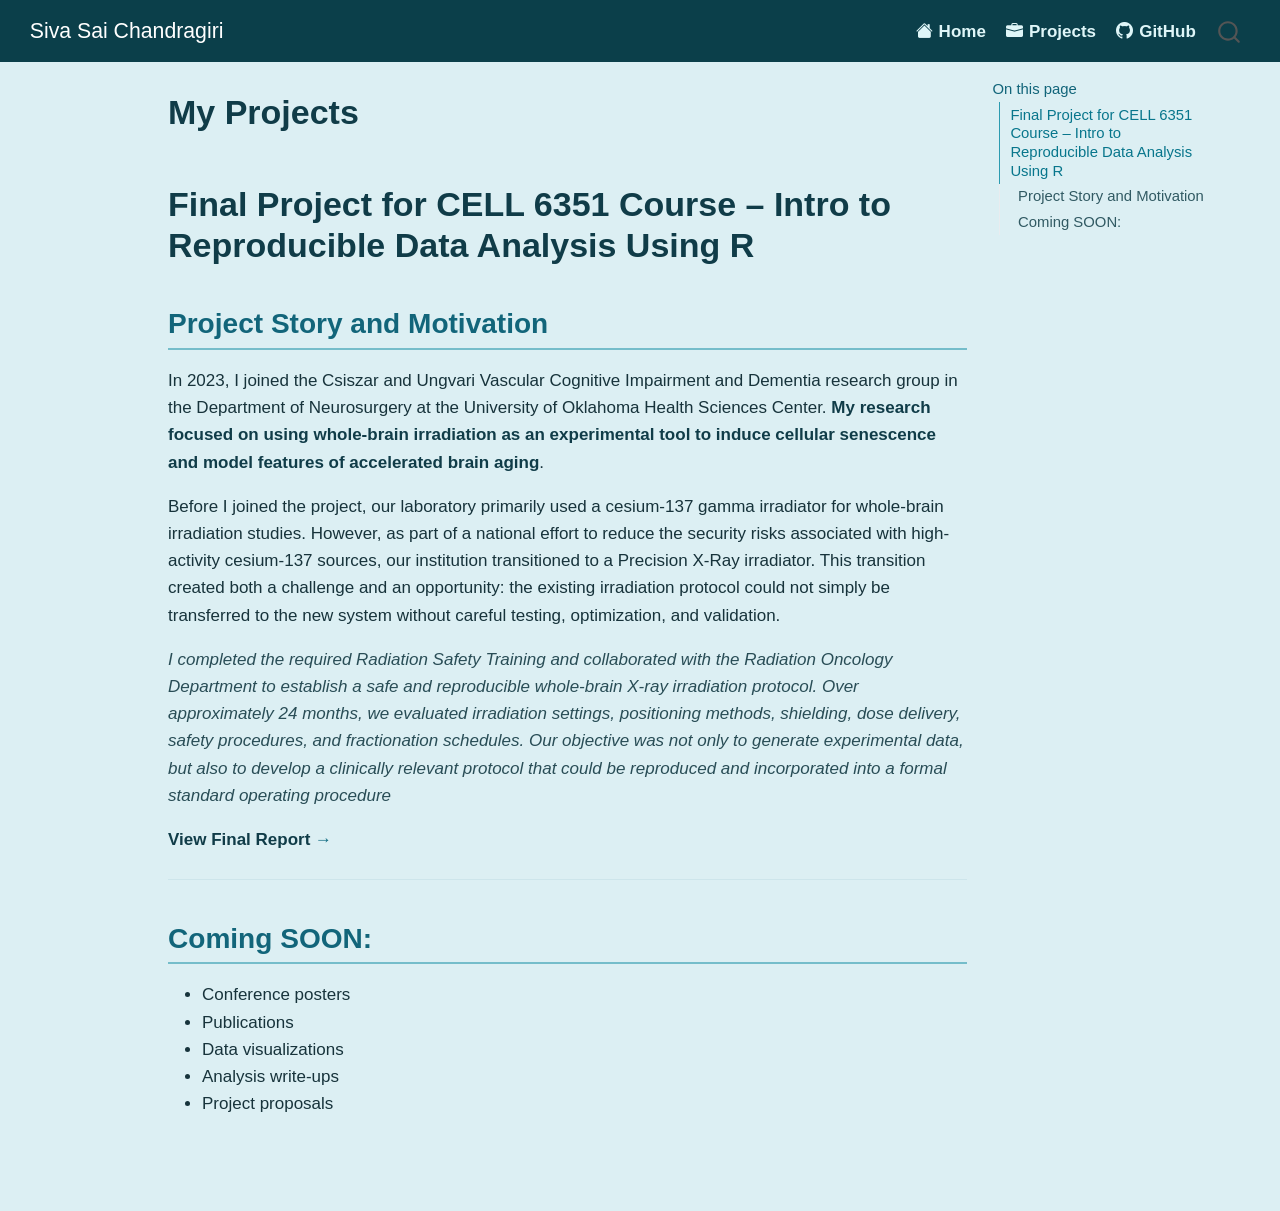
==== commit af938151: "." ====
--- a/docs/projects.html
+++ b/docs/projects.html
@@ -160,7 +160,7 @@
 <p>In 2023, I joined the Csiszar and Ungvari Vascular Cognitive Impairment and Dementia research group in the Department of Neurosurgery at the University of Oklahoma Health Sciences Center. <strong>My research focused on using whole-brain irradiation as an experimental tool to induce cellular senescence and model features of accelerated brain aging</strong>.</p>
 <p>Before I joined the project, our laboratory primarily used a cesium-137 gamma irradiator for whole-brain irradiation studies. However, as part of a national effort to reduce the security risks associated with high-activity cesium-137 sources, our institution transitioned to a Precision X-Ray irradiator. This transition created both a challenge and an opportunity: the existing irradiation protocol could not simply be transferred to the new system without careful testing, optimization, and validation.</p>
 <p><em>I completed the required Radiation Safety Training and collaborated with the Radiation Oncology Department to establish a safe and reproducible whole-brain X-ray irradiation protocol. Over approximately 24 months, we evaluated irradiation settings, positioning methods, shielding, dose delivery, safety procedures, and fractionation schedules. Our objective was not only to generate experimental data, but also to develop a clinically relevant protocol that could be reproduced and incorporated into a formal standard operating procedure</em></p>
-<p><a href="mailto:Sivasai-chandragiri@ou.edu?subject=Request%20for%20Final%20Report"><strong>Request Access to the Final Report - Currently Under Review</strong> →</a></p>
+<p><a href="./projects/final-report.html"><strong>View Final Report</strong> →</a></p>
 <hr>
 </section>
 <section id="coming-soon" class="level2">
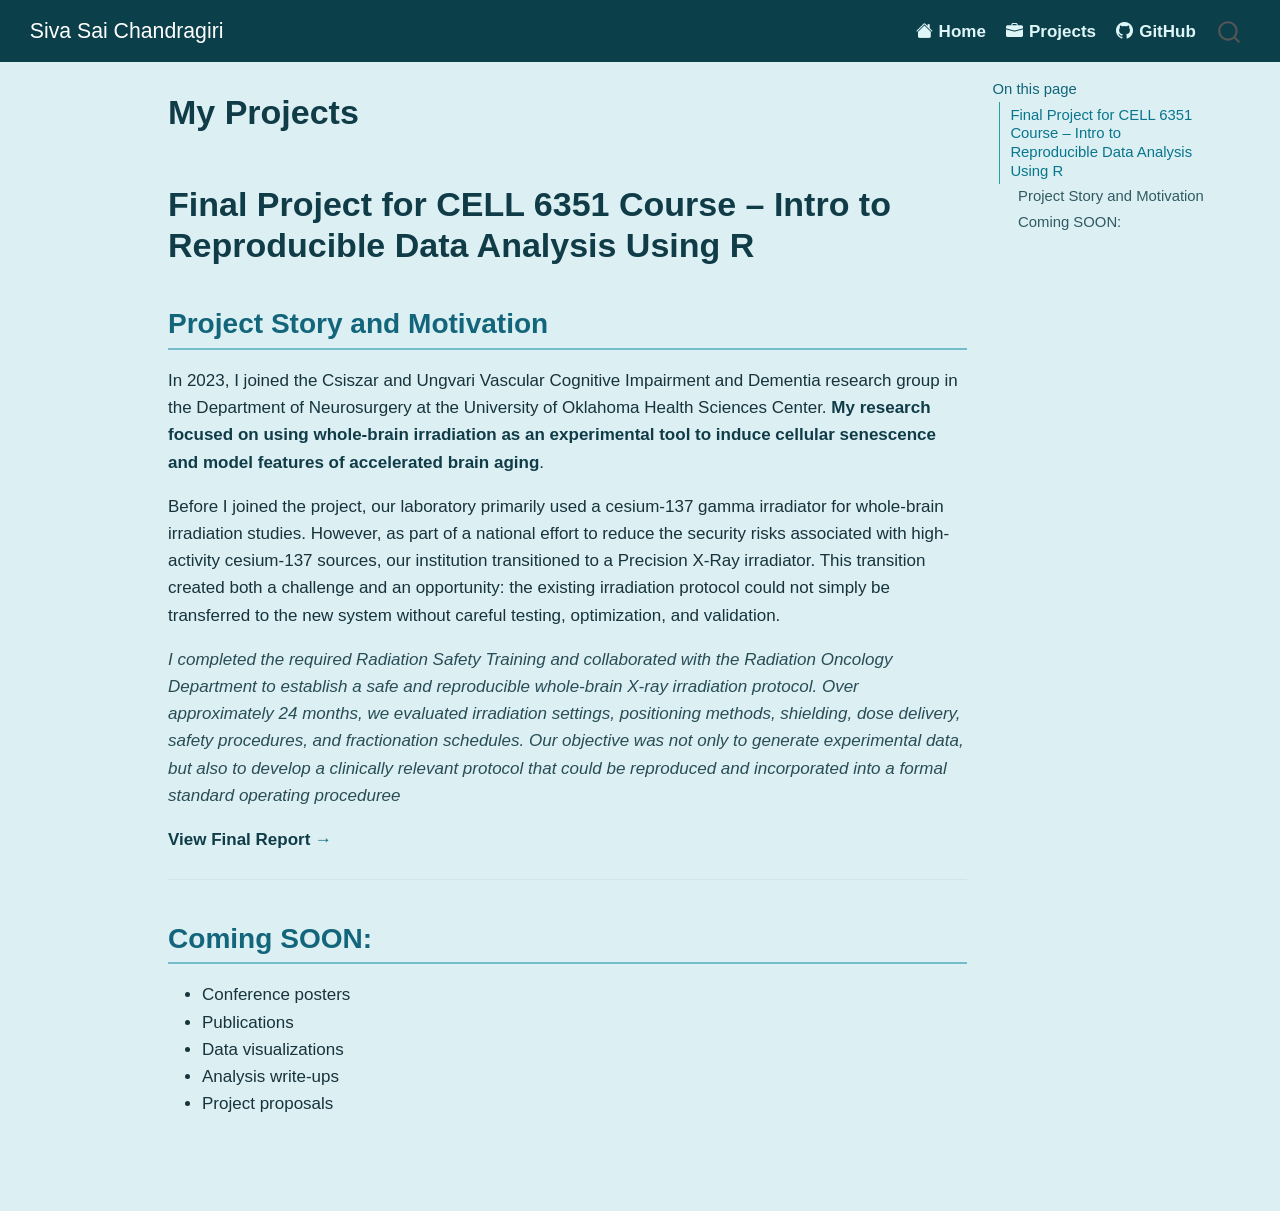
==== commit 6db6682d: "." ====
--- a/docs/projects.html
+++ b/docs/projects.html
@@ -159,7 +159,7 @@
 <h2 class="anchored" data-anchor-id="project-story-and-motivation">Project Story and Motivation</h2>
 <p>In 2023, I joined the Csiszar and Ungvari Vascular Cognitive Impairment and Dementia research group in the Department of Neurosurgery at the University of Oklahoma Health Sciences Center. <strong>My research focused on using whole-brain irradiation as an experimental tool to induce cellular senescence and model features of accelerated brain aging</strong>.</p>
 <p>Before I joined the project, our laboratory primarily used a cesium-137 gamma irradiator for whole-brain irradiation studies. However, as part of a national effort to reduce the security risks associated with high-activity cesium-137 sources, our institution transitioned to a Precision X-Ray irradiator. This transition created both a challenge and an opportunity: the existing irradiation protocol could not simply be transferred to the new system without careful testing, optimization, and validation.</p>
-<p><em>I completed the required Radiation Safety Training and collaborated with the Radiation Oncology Department to establish a safe and reproducible whole-brain X-ray irradiation protocol. Over approximately 24 months, we evaluated irradiation settings, positioning methods, shielding, dose delivery, safety procedures, and fractionation schedules. Our objective was not only to generate experimental data, but also to develop a clinically relevant protocol that could be reproduced and incorporated into a formal standard operating procedure</em></p>
+<p><em>I completed the required Radiation Safety Training and collaborated with the Radiation Oncology Department to establish a safe and reproducible whole-brain X-ray irradiation protocol. Over approximately 24 months, we evaluated irradiation settings, positioning methods, shielding, dose delivery, safety procedures, and fractionation schedules. Our objective was not only to generate experimental data, but also to develop a clinically relevant protocol that could be reproduced and incorporated into a formal standard operating proceduree</em></p>
 <p><a href="./projects/final-report.html"><strong>View Final Report</strong> →</a></p>
 <hr>
 </section>
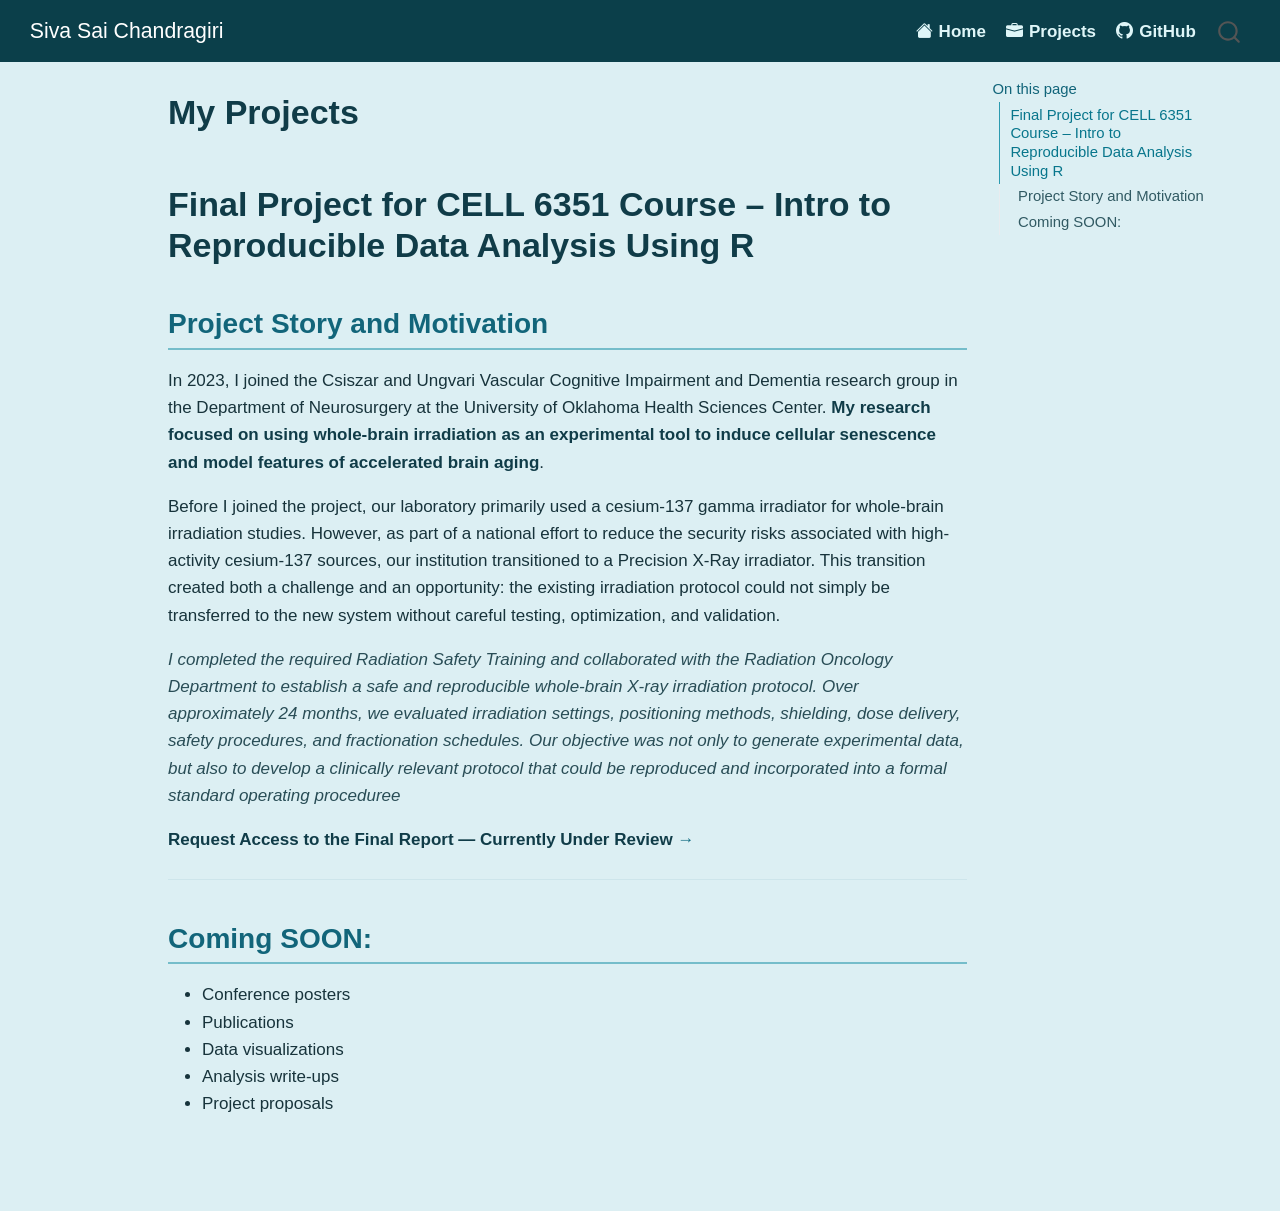
==== commit 7fc1e5d6: "." ====
--- a/docs/projects.html
+++ b/docs/projects.html
@@ -160,7 +160,7 @@
 <p>In 2023, I joined the Csiszar and Ungvari Vascular Cognitive Impairment and Dementia research group in the Department of Neurosurgery at the University of Oklahoma Health Sciences Center. <strong>My research focused on using whole-brain irradiation as an experimental tool to induce cellular senescence and model features of accelerated brain aging</strong>.</p>
 <p>Before I joined the project, our laboratory primarily used a cesium-137 gamma irradiator for whole-brain irradiation studies. However, as part of a national effort to reduce the security risks associated with high-activity cesium-137 sources, our institution transitioned to a Precision X-Ray irradiator. This transition created both a challenge and an opportunity: the existing irradiation protocol could not simply be transferred to the new system without careful testing, optimization, and validation.</p>
 <p><em>I completed the required Radiation Safety Training and collaborated with the Radiation Oncology Department to establish a safe and reproducible whole-brain X-ray irradiation protocol. Over approximately 24 months, we evaluated irradiation settings, positioning methods, shielding, dose delivery, safety procedures, and fractionation schedules. Our objective was not only to generate experimental data, but also to develop a clinically relevant protocol that could be reproduced and incorporated into a formal standard operating proceduree</em></p>
-<p><a href="./projects/final-report.html"><strong>View Final Report</strong> →</a></p>
+<p><a href="mailto:Sivasai-chandragiri@ou.edu?subject=Request%20for%20Final%20Report"><strong>Request Access to the Final Report — Currently Under Review</strong> →</a></p>
 <hr>
 </section>
 <section id="coming-soon" class="level2">
